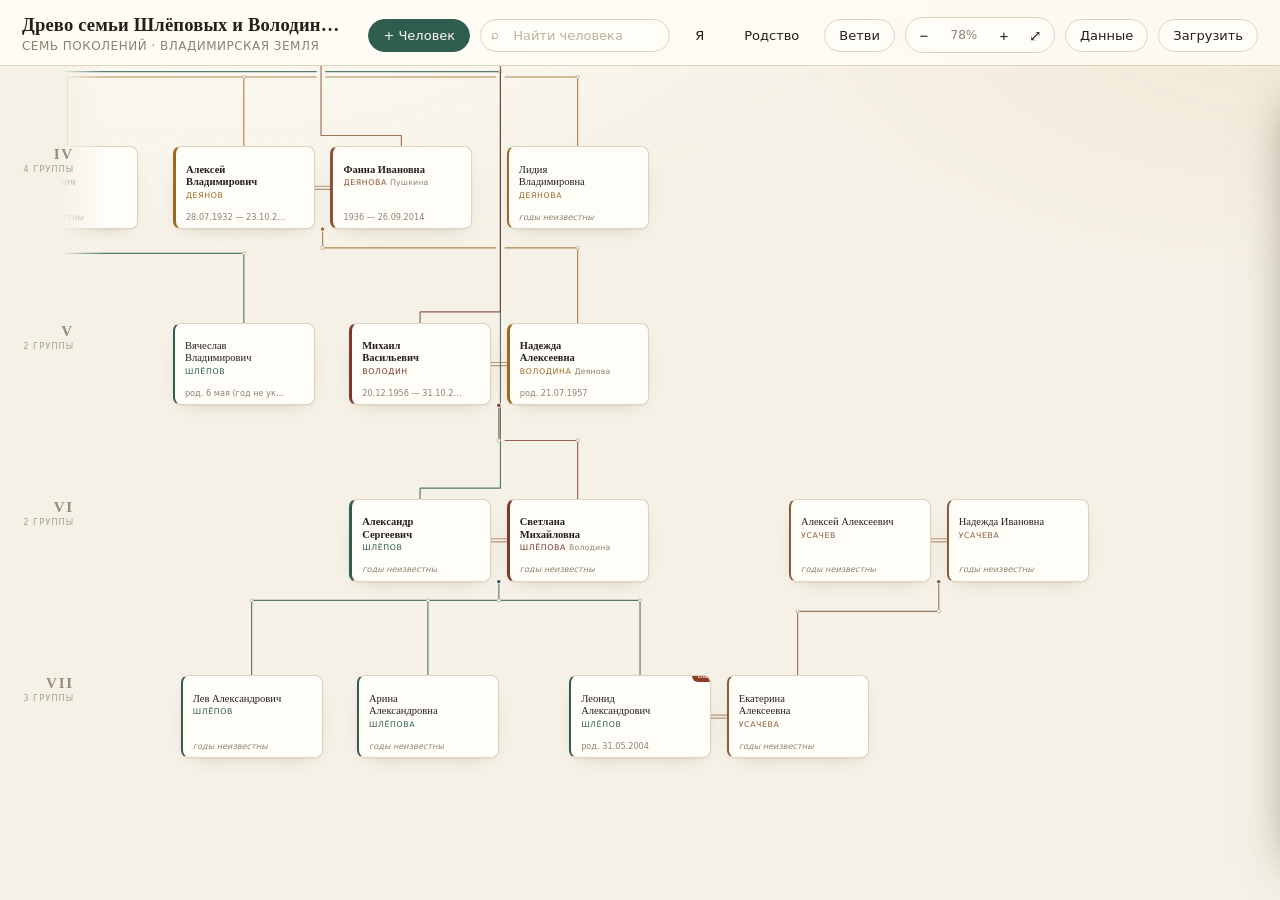
==== index.html @ 489fcf91 "Первый коммит: статический сайт дерева семьи (index, data, layout, app, relations, стили)" ====
<!DOCTYPE html>
<html lang="ru">
<head>
  <meta charset="utf-8">
  <meta name="viewport" content="width=device-width, initial-scale=1">
  <title>Древо семьи Шлёповых и Володиных</title>
  <link rel="stylesheet" href="styles.css">
</head>
<body>

  <header class="topbar">
    <div class="brand">
      <h1>Древо семьи Шлёповых и Володиных</h1>
      <p>семь поколений · владимирская земля</p>
    </div>

    <div class="stats" id="stats"></div>

    <div class="tools">
      <button class="btn primary" id="add-person" title="Добавить человека в древо">+ Человек</button>

      <div class="search">
        <span class="icon">⌕</span>
        <input id="search" type="search" placeholder="Найти человека" autocomplete="off">
        <div class="results" id="results"></div>
      </div>

      <button class="btn ghost" id="find-me" title="К моей карточке">Я</button>
      <button class="btn ghost" id="kin-toggle" title="Подписи родства относительно выбранного человека">Родство</button>

      <div class="drop-wrap">
        <button class="btn" id="legend-toggle" title="Показать одну ветвь рода">Ветви</button>
        <div class="legend-pop" id="legend"></div>
      </div>

      <div class="zoom">
        <button id="zoom-out" title="Мельче">−</button>
        <span class="value" id="zoom-value">60%</span>
        <button id="zoom-in" title="Крупнее">+</button>
        <button id="zoom-fit" title="Показать всё">⤢</button>
      </div>

      <button class="btn" id="export" title="Скачать данные деревом JSON">Данные</button>
      <button class="btn" id="import-label" title="Загрузить ранее выгруженный файл">Загрузить</button>
      <input type="file" id="import" accept="application/json" hidden>
    </div>
  </header>

  <main class="workspace">
    <div class="viewport" id="viewport">
      <div class="gen-rail" id="gen-labels"></div>
      <div class="canvas" id="canvas">
        <svg id="links" xmlns="http://www.w3.org/2000/svg"></svg>
        <div id="cards"></div>
      </div>
    </div>

    <aside class="panel" id="panel"></aside>
  </main>

  <div class="toast" id="toast"></div>
  <div class="modal-root" id="modal-root"></div>
  <input type="file" id="photo-input" accept="image/*" hidden>

  <script src="data.js"></script>
  <script src="relations.js"></script>
  <script src="layout.js"></script>
  <script src="app.js"></script>
</body>
</html>
---- styles.css ----
/* styles.css — оформление страницы «Древо семьи».
   Порядок: переменные → каркас → панель инструментов → холст и карточки →
   боковая панель → режим правки → адаптив и печать. */

:root {
  --paper: #f6f1e6;
  --paper-2: #efe7d6;
  --card: #fffdf8;
  --ink: #241f19;
  --ink-2: #5f574a;
  --ink-3: #8d8371;
  --line: #ded3bd;
  --line-soft: #e9e0cd;
  --accent: #8a3f2a;
  --accent-soft: #f0e0d6;
  --green: #2f5d50;
  --shadow: 0 1px 2px rgba(60, 45, 20, .06), 0 10px 24px -16px rgba(60, 45, 20, .35);
  --panel-w: 388px;
  --font-serif: "Georgia", "Times New Roman", serif;
  --font-sans: "Segoe UI", "Inter", system-ui, -apple-system, sans-serif;
}

* { box-sizing: border-box; }

html, body {
  height: 100%;
  margin: 0;
}

body {
  font-family: var(--font-sans);
  color: var(--ink);
  background:
    radial-gradient(1200px 600px at 15% -10%, #fffdf6 0%, transparent 60%),
    radial-gradient(900px 500px at 100% 0%, #f1e8d6 0%, transparent 55%),
    var(--paper);
  display: flex;
  flex-direction: column;
  overflow: hidden;
}

/* ---------- каркас ---------- */

.topbar {
  position: relative;
  z-index: 5;
  display: flex;
  align-items: flex-end;
  gap: 24px;
  padding: 14px 22px 12px;
  border-bottom: 1px solid var(--line);
  background: rgba(255, 253, 247, .82);
  backdrop-filter: blur(6px);
}

.brand {
  flex: 0 1 auto;
  min-width: 0;
}

.brand h1 {
  margin: 0;
  font-family: var(--font-serif);
  font-size: clamp(16px, 1.45vw, 22px);
  font-weight: 600;
  letter-spacing: .01em;
  white-space: nowrap;
  overflow: hidden;
  text-overflow: ellipsis;
}

.brand p {
  margin: 3px 0 0;
  font-size: 12px;
  color: var(--ink-3);
  letter-spacing: .04em;
  text-transform: uppercase;
}

.stats {
  display: flex;
  gap: 18px;
  margin-left: 8px;
  padding-bottom: 3px;
  font-size: 12px;
  color: var(--ink-3);
}

.stats b {
  display: block;
  font-family: var(--font-serif);
  font-size: 17px;
  font-weight: 600;
  color: var(--ink);
}

.tools {
  display: flex;
  align-items: center;
  gap: 10px;
  margin-left: auto;
}

.drop-wrap { position: relative; }

.search {
  position: relative;
  width: 230px;
}

.search input {
  width: 100%;
  padding: 8px 12px 8px 32px;
  border: 1px solid var(--line);
  border-radius: 999px;
  background: var(--card);
  font: inherit;
  font-size: 13px;
  color: var(--ink);
  outline: none;
}

.search input:focus { border-color: var(--ink-3); }

.search .icon {
  position: absolute;
  left: 11px;
  top: 8px;
  color: var(--ink-3);
  font-size: 13px;
}

.results {
  position: absolute;
  top: 42px;
  left: 0;
  right: 0;
  max-height: 320px;
  overflow: auto;
  padding: 6px;
  border: 1px solid var(--line);
  border-radius: 12px;
  background: var(--card);
  box-shadow: var(--shadow);
  display: none;
}

.results.open { display: block; }

.results button {
  display: flex;
  justify-content: space-between;
  gap: 10px;
  width: 100%;
  padding: 7px 9px;
  border: 0;
  border-radius: 8px;
  background: none;
  font: inherit;
  font-size: 13px;
  color: var(--ink);
  text-align: left;
  cursor: pointer;
}

.results button:hover,
.results button.active { background: var(--accent-soft); }

.results small { color: var(--ink-3); }

.btn {
  padding: 8px 14px;
  border: 1px solid var(--line);
  border-radius: 999px;
  background: var(--card);
  font: inherit;
  font-size: 13px;
  color: var(--ink);
  white-space: nowrap;
  cursor: pointer;
  transition: background .15s, border-color .15s;
}

.btn:hover { background: #fff; border-color: var(--ink-3); }

.btn.primary {
  background: var(--green);
  border-color: var(--green);
  color: #fbf7ee;
}

.btn.primary:hover { background: #264b40; }

.btn.danger {
  color: #a04432;
  border-color: #e6cfc6;
  background: transparent;
}

.btn.danger:hover { background: #fbeee8; border-color: #d9b3a6; }

.btn.danger-solid {
  background: #a04432;
  border-color: #a04432;
  color: #fff7f3;
}

.btn.danger-solid:hover { background: #8a3826; }

.btn.ghost { border-color: transparent; background: transparent; }
.btn.ghost:hover { background: rgba(0, 0, 0, .04); }

.zoom {
  display: flex;
  align-items: center;
  gap: 2px;
  padding: 3px;
  border: 1px solid var(--line);
  border-radius: 999px;
  background: var(--card);
}

.zoom button {
  width: 30px;
  height: 28px;
  border: 0;
  border-radius: 999px;
  background: none;
  font-size: 15px;
  line-height: 1;
  color: var(--ink);
  cursor: pointer;
}

.zoom button:hover { background: var(--paper-2); }

.zoom .value {
  min-width: 46px;
  text-align: center;
  font-size: 12px;
  color: var(--ink-3);
  font-variant-numeric: tabular-nums;
}

/* ---------- рабочая область ---------- */

.workspace {
  position: relative;
  flex: 1;
  min-height: 0;
  display: flex;
}

.viewport {
  position: relative;
  flex: 1;
  overflow: hidden;
  cursor: grab;
  /* без этого при перетаскивании выделяется текст и жест «залипает» */
  user-select: none;
  -webkit-user-select: none;
  -ms-user-select: none;
  touch-action: none;
}

.viewport.dragging { cursor: grabbing; }

/* фото в карточках не должны запускать нативное перетаскивание картинки */
.viewport img,
.viewport .person {
  -webkit-user-drag: none;
  user-drag: none;
}

/* в полях ввода, панели и окнах текст должен выделяться как обычно */
input,
textarea,
select,
[contenteditable],
.panel,
.modal-root {
  user-select: text;
  -webkit-user-select: text;
  -ms-user-select: text;
}

.canvas {
  position: absolute;
  top: 0;
  left: 0;
}

.canvas svg {
  position: absolute;
  top: 0;
  left: 0;
  pointer-events: none;
  overflow: visible;
}

.canvas svg path,
.canvas svg line {
  fill: none;
  stroke: #c6b79b;
  stroke-width: 1.5;
  stroke-linecap: round;
  stroke-linejoin: round;
}

/* связи: родство — цвет ветви ребёнка, брак — двойная тёплая линия */
.canvas svg .link.kin {
  stroke: var(--link, #b9ad95);
  stroke-opacity: 0.8;
}

.canvas svg .link.marriage {
  stroke: #b08968;
  stroke-width: 1.5;
  stroke-opacity: 0.85;
}

.canvas svg .joint {
  fill: #fff;
  stroke: #b9ad95;
  stroke-width: 1.2;
}

.canvas svg .joint.kin { stroke: var(--link, #b9ad95); }
.canvas svg .joint.origin { fill: var(--link, #b9ad95); stroke: #fff; }

/* выбранный человек: его линии впереди, остальные притухают */
.canvas svg .link.hot {
  stroke-width: 2.6;
  stroke-opacity: 1;
}

.canvas svg .joint.hot { stroke-width: 1.6; }

.canvas svg .link.dim { stroke-opacity: 0.16; }
.canvas svg .joint.dim { opacity: 0.25; }

.gen-rail {
  position: absolute;
  inset: 0;
  overflow: hidden;
  pointer-events: none;
  z-index: 2;
}

.gen-rail::before {
  content: "";
  position: absolute;
  left: 0;
  top: 0;
  bottom: 0;
  width: 104px;
  background: linear-gradient(90deg, var(--paper) 58%, rgba(246, 241, 230, 0));
}

.gen-label {
  position: absolute;
  left: 0;
  top: 0;
  width: 88px;
  padding-right: 14px;
  text-align: right;
  color: var(--ink-3);
  pointer-events: none;
  transition: opacity .2s;
}

.gen-label b {
  display: block;
  font-family: var(--font-serif);
  font-size: 15px;
  font-weight: 600;
  letter-spacing: .12em;
  color: var(--ink-3);
}

.gen-label span {
  display: block;
  margin-top: 1px;
  font-size: 8.5px;
  letter-spacing: .1em;
  text-transform: uppercase;
  opacity: .8;
}

/* карточка персоны */

.person {
  position: absolute;
  padding: 21px 11px 8px 13px;
  border: 1px solid var(--line);
  border-left: 3px solid var(--branch, var(--line));
  border-radius: 10px;
  background: var(--card);
  box-shadow: var(--shadow);
  cursor: pointer;
  overflow: hidden;
  transition: box-shadow .15s, transform .15s, opacity .2s;
}

.person::after {
  content: "";
  position: absolute;
  inset: 0;
  border-radius: inherit;
  box-shadow: inset 0 0 0 2px transparent;
  pointer-events: none;
}

.person:hover { transform: translateY(-1px); box-shadow: 0 2px 4px rgba(60,45,20,.1), 0 14px 26px -16px rgba(60,45,20,.5); }

.person.selected::after { box-shadow: inset 0 0 0 2px var(--accent); }

/* предки выбранного человека */
.person.anc::after { box-shadow: inset 0 0 0 1px rgba(47, 93, 80, .45); }

.person.dim { opacity: .22; }

.person.line { border-left-width: 5px; }

.person.line .name { font-weight: 700; }

.person .kin {
  position: absolute;
  top: 0;
  left: 0;
  right: 0;
  padding: 4px 10px 4px 13px;
  background: var(--branch, #7a7466);
  color: #fff;
  font-family: var(--font-sans, system-ui, sans-serif);
  font-size: 9px;
  font-weight: 600;
  line-height: 1.2;
  letter-spacing: .05em;
  text-transform: uppercase;
  white-space: nowrap;
  overflow: hidden;
  text-overflow: ellipsis;
  pointer-events: none;
}

.btn.ghost.on {
  background: var(--accent-soft, #efe7d2);
  color: var(--accent, #8a5a3c);
}

.person .name {
  font-family: var(--font-serif);
  font-size: 13.5px;
  line-height: 1.18;
  color: var(--ink);
  display: -webkit-box;
  -webkit-line-clamp: 2;
  -webkit-box-orient: vertical;
  overflow: hidden;
  padding-right: 34px;
}

.person .surname {
  margin-top: 3px;
  font-size: 10px;
  letter-spacing: .08em;
  text-transform: uppercase;
  color: var(--branch, var(--ink-3));
  white-space: nowrap;
  overflow: hidden;
  text-overflow: ellipsis;
  padding-right: 30px;
}

.person .maiden {
  color: var(--ink-3);
  text-transform: none;
  letter-spacing: .02em;
}

.person .years {
  position: absolute;
  left: 13px;
  bottom: 8px;
  max-width: calc(100% - 46px);
  overflow: hidden;
  white-space: nowrap;
  text-overflow: ellipsis;
  font-size: 10.5px;
  color: var(--ink-3);
  font-variant-numeric: tabular-nums;
}

.person .fold {
  position: absolute;
  right: 7px;
  bottom: 5px;
  display: inline-flex;
  align-items: center;
  justify-content: center;
  min-width: 20px;
  height: 17px;
  padding: 0 5px;
  border-radius: 9px;
  background: var(--paper-2);
  color: var(--ink-2);
  font-size: 10px;
  font-weight: 600;
  line-height: 1;
  cursor: pointer;
}

.person .fold:hover { background: var(--accent-soft); color: var(--accent); }

.person .fold-up { opacity: 0; transition: opacity .15s; }

.person:hover .fold-up { opacity: 1; }

.person .years.muted { font-style: italic; }

.person .thumb {
  position: absolute;
  top: 8px;
  right: 8px;
  width: 30px;
  height: 30px;
  border-radius: 50%;
  object-fit: cover;
  filter: sepia(.15);
  border: 1px solid var(--line-soft);
}

.person .me {
  position: absolute;
  top: -8px;
  right: -6px;
  padding: 2px 7px;
  border-radius: 999px;
  background: var(--accent);
  color: #fff8f2;
  font-size: 9px;
  letter-spacing: .06em;
  text-transform: uppercase;
}

/* ---------- легенда ветвей ---------- */

.legend-pop {
  position: absolute;
  top: 42px;
  right: 0;
  width: 250px;
  padding: 8px;
  border: 1px solid var(--line);
  border-radius: 12px;
  background: var(--card);
  box-shadow: var(--shadow);
  display: none;
  grid-template-columns: 1fr 1fr;
  gap: 2px;
}

.legend-pop.open { display: grid; }

.legend-pop button {
  display: flex;
  align-items: center;
  gap: 6px;
  padding: 6px 8px;
  border: 0;
  border-radius: 8px;
  background: none;
  font: inherit;
  font-size: 11.5px;
  color: var(--ink-2);
  text-align: left;
  cursor: pointer;
}

.legend-pop button:hover { background: var(--paper-2); }
.legend-pop button.on { background: var(--accent-soft); color: var(--ink); }

.legend-pop i {
  flex: 0 0 auto;
  width: 9px;
  height: 9px;
  border-radius: 50%;
  background: var(--branch);
}

.legend-pop .clear {
  grid-column: 1 / -1;
  justify-content: center;
  color: var(--ink-3);
  font-size: 11px;
}

/* ---------- боковая панель ---------- */

.panel {
  position: absolute;
  top: 0;
  right: 0;
  bottom: 0;
  width: var(--panel-w);
  border-left: 1px solid var(--line);
  background: linear-gradient(180deg, #fffdf8, #fbf6ec);
  box-shadow: -24px 0 48px -40px rgba(40, 30, 10, .6);
  overflow-y: auto;
  transform: translateX(100%);
  transition: transform .28s ease;
  z-index: 6;
}

.panel.open { transform: translateX(0); }

.panel-close {
  position: absolute;
  top: 12px;
  right: 12px;
  width: 30px;
  height: 30px;
  border: 1px solid var(--line);
  border-radius: 50%;
  background: var(--card);
  color: var(--ink-2);
  font-size: 15px;
  line-height: 1;
  cursor: pointer;
  z-index: 2;
}

.panel-close:hover { background: var(--paper-2); }

.panel-head {
  display: flex;
  gap: 14px;
  align-items: flex-start;
  padding: 22px 46px 16px 22px;
  border-bottom: 1px solid var(--line-soft);
}

.avatar {
  flex: 0 0 auto;
  width: 66px;
  height: 66px;
  border-radius: 50%;
  overflow: hidden;
  border: 1px solid var(--line);
  background: var(--paper-2);
  display: grid;
  place-items: center;
  font-family: var(--font-serif);
  font-size: 20px;
  color: var(--ink-2);
}

.avatar img { width: 100%; height: 100%; object-fit: cover; }

.panel-head .who { min-width: 0; }

.panel-head h2 {
  margin: 2px 0 4px;
  font-family: var(--font-serif);
  font-size: 19px;
  font-weight: 600;
  line-height: 1.25;
}

.panel-head .life {
  font-size: 12.5px;
  color: var(--ink-3);
  font-variant-numeric: tabular-nums;
}

.branch-tag {
  display: inline-flex;
  align-items: center;
  gap: 6px;
  margin-top: 7px;
  padding: 2px 9px 2px 7px;
  border-radius: 999px;
  background: var(--paper-2);
  font-size: 11px;
  color: var(--ink-2);
}

.branch-tag i { width: 7px; height: 7px; border-radius: 50%; background: var(--branch); }

.panel-body { padding: 18px 22px 40px; }

.section { margin-bottom: 22px; }

.section h3 {
  margin: 0 0 8px;
  font-size: 10.5px;
  letter-spacing: .14em;
  text-transform: uppercase;
  color: var(--ink-3);
  font-weight: 600;
}

.section p {
  margin: 0 0 9px;
  font-size: 13.5px;
  line-height: 1.65;
  color: var(--ink);
}

.facts { margin: 0; display: grid; gap: 6px; }

.facts div { display: grid; grid-template-columns: 92px 1fr; gap: 10px; font-size: 12.5px; line-height: 1.5; }

.facts dt { color: var(--ink-3); }
.facts dd { margin: 0; }

.note {
  margin: 0;
  padding: 9px 12px;
  border-left: 2px solid var(--accent);
  background: #fbf1ea;
  font-size: 12.5px;
  line-height: 1.55;
  color: #5c4436;
  border-radius: 0 8px 8px 0;
}

.sources { margin: 0; padding: 0; list-style: none; display: grid; gap: 5px; }

.sources li { font-size: 12px; color: var(--ink-2); padding-left: 14px; position: relative; }

.sources li::before { content: "§"; position: absolute; left: 0; color: var(--ink-3); }

.rel { display: flex; flex-wrap: wrap; gap: 5px; }

.rel button {
  padding: 4px 9px;
  border: 1px solid var(--line);
  border-radius: 999px;
  background: var(--card);
  font: inherit;
  font-size: 11.5px;
  color: var(--ink-2);
  cursor: pointer;
}

.rel button:hover { border-color: var(--ink-3); color: var(--ink); }

.panel-actions {
  position: sticky;
  bottom: -1px;
  display: flex;
  flex-wrap: wrap;
  gap: 8px;
  margin-top: 6px;
  padding: 12px 0 14px;
  background: linear-gradient(180deg, rgba(255, 253, 248, 0) 0%, #fffdf8 38%);
}

/* ---------- режим правки ---------- */

.editor { display: grid; gap: 12px; }

.editor label { display: grid; gap: 5px; font-size: 11px; letter-spacing: .06em; text-transform: uppercase; color: var(--ink-3); }

.editor input,
.editor textarea {
  width: 100%;
  padding: 8px 10px;
  border: 1px solid var(--line);
  border-radius: 8px;
  background: #fff;
  font: inherit;
  font-size: 13px;
  color: var(--ink);
  letter-spacing: normal;
  text-transform: none;
}

.editor textarea { min-height: 96px; resize: vertical; line-height: 1.55; }

.editor input::placeholder,
.editor textarea::placeholder,
#picker-search::placeholder,
.search input::placeholder { color: #bdb29c; }

.editor input:focus,
.editor textarea:focus { outline: none; border-color: var(--ink-3); }

.editor .row { display: grid; grid-template-columns: 1fr 1fr; gap: 10px; }

.photo-edit {
  display: flex;
  align-items: center;
  gap: 12px;
}

.photo-edit .avatar { width: 56px; height: 56px; font-size: 16px; }

.photo-buttons { display: flex; gap: 6px; }

.photo-hint { margin: 6px 0 0; font-size: 11px; color: var(--ink-3); }

.hint { font-size: 11.5px; color: var(--ink-3); line-height: 1.5; }

/* связи в редакторе */

.rel-edit {
  display: grid;
  grid-template-columns: 78px 1fr;
  gap: 8px;
  align-items: start;
  padding: 8px 0;
  border-top: 1px dashed var(--line-soft);
}

.rel-edit:first-of-type { border-top: 0; padding-top: 0; }

.rel-title {
  padding-top: 5px;
  font-size: 10.5px;
  letter-spacing: .07em;
  text-transform: uppercase;
  color: var(--ink-3);
}

.rel-chip {
  display: inline-flex;
  align-items: center;
  border: 1px solid var(--line);
  border-radius: 999px;
  background: #fff;
  overflow: hidden;
}

.rel-chip button {
  padding: 4px 8px;
  border: 0;
  background: none;
  font: inherit;
  font-size: 11.5px;
  color: var(--ink-2);
  cursor: pointer;
}

.rel-chip button:hover { color: var(--ink); }

.rel-chip .x {
  padding: 4px 7px;
  border-left: 1px solid var(--line-soft);
  color: var(--ink-3);
}

.rel-chip .x:hover { background: #fbeee8; color: #a04432; }

.rel-add {
  padding: 4px 9px;
  border: 1px dashed var(--line);
  border-radius: 999px;
  background: none;
  font: inherit;
  font-size: 11.5px;
  color: var(--ink-3);
  cursor: pointer;
}

.rel-add:hover { border-color: var(--ink-3); color: var(--ink); }

.editor select {
  width: 100%;
  padding: 8px 10px;
  border: 1px solid var(--line);
  border-radius: 8px;
  background: #fff;
  font: inherit;
  font-size: 13px;
  color: var(--ink);
}

/* ---------- модальные окна ---------- */

.modal-root {
  position: fixed;
  inset: 0;
  z-index: 40;
  display: none;
  align-items: center;
  justify-content: center;
}

.modal-root.open { display: flex; }

.modal-backdrop {
  position: absolute;
  inset: 0;
  background: rgba(40, 32, 22, .32);
  backdrop-filter: blur(2px);
}

.modal {
  position: relative;
  display: flex;
  flex-direction: column;
  width: min(540px, calc(100vw - 32px));
  max-height: 82vh;
  border: 1px solid var(--line);
  border-radius: 16px;
  background: var(--card);
  box-shadow: 0 30px 70px -30px rgba(40, 30, 10, .55);
  overflow: hidden;
}

.modal.small { width: min(430px, calc(100vw - 32px)); }

.modal-head {
  display: flex;
  align-items: center;
  justify-content: space-between;
  padding: 16px 18px 12px;
  border-bottom: 1px solid var(--line-soft);
}

.modal-head h2 {
  margin: 0;
  font-family: var(--font-serif);
  font-size: 17px;
  font-weight: 600;
}

.modal-head .panel-close { position: static; }

.modal-body { padding: 14px 18px 18px; overflow: auto; }

.modal-text { margin: 0; font-size: 13.5px; line-height: 1.6; color: var(--ink-2); }

.modal-actions { display: flex; gap: 8px; justify-content: flex-end; margin-top: 18px; }

#picker-search {
  width: 100%;
  padding: 9px 12px;
  border: 1px solid var(--line);
  border-radius: 10px;
  background: #fff;
  font: inherit;
  font-size: 13px;
  outline: none;
}

#picker-search:focus { border-color: var(--ink-3); }

.picker {
  display: grid;
  gap: 1px;
  margin-top: 10px;
  max-height: 46vh;
  overflow: auto;
}

.pick {
  display: flex;
  align-items: baseline;
  justify-content: space-between;
  gap: 10px;
  padding: 8px 10px;
  border: 0;
  border-radius: 8px;
  background: none;
  font: inherit;
  font-size: 13px;
  color: var(--ink);
  text-align: left;
  cursor: pointer;
}

.pick:hover { background: var(--paper-2); }

.pick small { color: var(--ink-3); font-size: 11.5px; white-space: nowrap; }

.pick.create {
  margin-bottom: 6px;
  padding-bottom: 10px;
  border-bottom: 1px dashed var(--line);
  border-radius: 8px 8px 0 0;
  color: var(--accent);
}

.picker .empty { padding: 16px; text-align: center; font-size: 12.5px; color: var(--ink-3); }

/* уведомление */

.toast {
  position: fixed;
  left: 50%;
  bottom: 26px;
  transform: translate(-50%, 20px);
  display: flex;
  align-items: center;
  padding: 9px 16px;
  border-radius: 999px;
  background: #2b2620;
  color: #f8f3e8;
  font-size: 12.5px;
  opacity: 0;
  pointer-events: none;
  transition: opacity .2s, transform .2s;
  z-index: 50;
}

.toast.show { opacity: 1; transform: translate(-50%, 0); pointer-events: auto; }

.toast button {
  margin-left: 12px;
  padding: 3px 10px;
  border: 1px solid rgba(248, 243, 232, .35);
  border-radius: 999px;
  background: none;
  font: inherit;
  font-size: 12px;
  color: #f8f3e8;
  cursor: pointer;
}

.toast button:hover { background: rgba(248, 243, 232, .14); }

/* ---------- адаптив ---------- */

@media (max-width: 1480px) {
  .stats { display: none; }
  .search { width: 190px; }
}

@media (max-width: 1180px) {
  .topbar { gap: 12px; }
  .search { width: 150px; }
  .zoom .value { display: none; }
  .brand p { display: none; }
}

@media (max-width: 1100px) {
  .panel { width: 100%; max-width: 420px; }
}

@media (max-width: 720px) {
  .topbar { flex-wrap: wrap; gap: 10px; padding: 10px 12px; }
  .brand h1 { font-size: 17px; }
  .search { width: 100%; order: 3; }
  .tools { width: 100%; }
  .legend { display: none; }
}

/* ---------- печать ---------- */

@media print {
  body { overflow: visible; background: #fff; }
  .topbar, .legend, .panel, .zoom, .search { display: none !important; }
  .workspace { display: block; }
  .viewport { overflow: visible; height: auto; }
  .canvas { position: static; transform: none !important; zoom: 1 !important; }
  .person { box-shadow: none; }
}
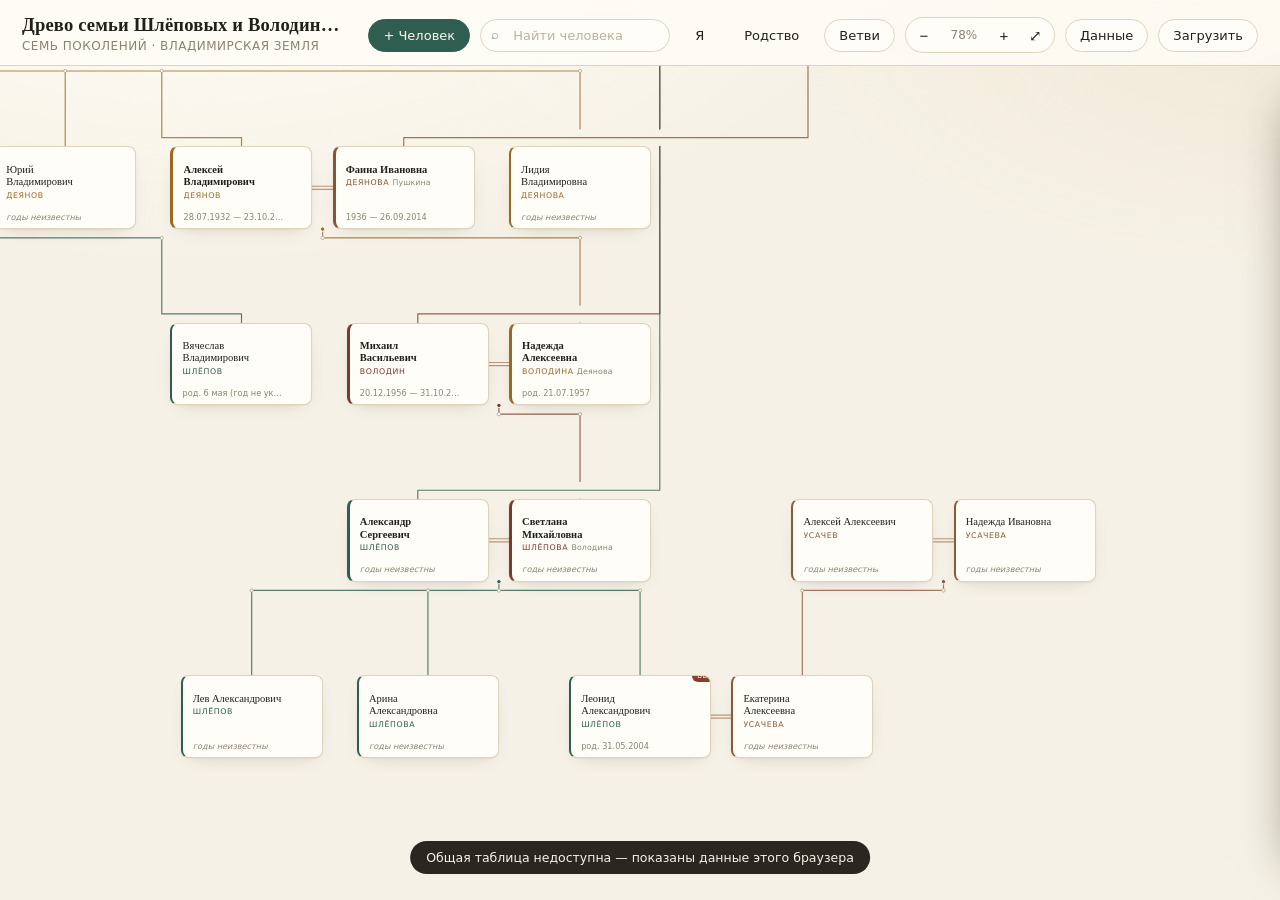
==== commit 9876ca34: "Иконка вкладки, мобильное меню-гармошка, кнопка «+» и запрет выезда карты за края; счётчик поколений" ====
--- a/index.html
+++ b/index.html
@@ -4,6 +4,8 @@
   <meta charset="utf-8">
   <meta name="viewport" content="width=device-width, initial-scale=1">
   <title>Древо семьи Шлёповых и Володиных</title>
+  <link rel="icon" href="favicon.svg" type="image/svg+xml">
+  <link rel="apple-touch-icon" href="favicon.svg">
   <link rel="stylesheet" href="styles.css">
 </head>
 <body>
@@ -15,6 +17,8 @@
     </div>
 
     <div class="stats" id="stats"></div>
+
+    <button class="btn ghost menu-toggle" id="menu-toggle" aria-label="Меню" aria-expanded="false">☰</button>
 
     <div class="tools">
       <button class="btn primary" id="add-person" title="Добавить человека в древо">+ Человек</button>
@@ -48,7 +52,6 @@
 
   <main class="workspace">
     <div class="viewport" id="viewport">
-      <div class="gen-rail" id="gen-labels"></div>
       <div class="canvas" id="canvas">
         <svg id="links" xmlns="http://www.w3.org/2000/svg"></svg>
         <div id="cards"></div>
@@ -59,12 +62,15 @@
   </main>
 
   <div class="toast" id="toast"></div>
+  <button class="fab" id="fab-add" type="button" aria-label="Добавить человека" title="Добавить человека">+</button>
   <div class="modal-root" id="modal-root"></div>
   <input type="file" id="photo-input" accept="image/*" hidden>
 
   <script src="data.js"></script>
   <script src="relations.js"></script>
   <script src="layout.js"></script>
+  <script src="sync-config.js"></script>
+  <script src="sync.js"></script>
   <script src="app.js"></script>
 </body>
 </html>
--- a/styles.css
+++ b/styles.css
@@ -339,54 +339,6 @@
 .canvas svg .link.dim { stroke-opacity: 0.16; }
 .canvas svg .joint.dim { opacity: 0.25; }
 
-.gen-rail {
-  position: absolute;
-  inset: 0;
-  overflow: hidden;
-  pointer-events: none;
-  z-index: 2;
-}
-
-.gen-rail::before {
-  content: "";
-  position: absolute;
-  left: 0;
-  top: 0;
-  bottom: 0;
-  width: 104px;
-  background: linear-gradient(90deg, var(--paper) 58%, rgba(246, 241, 230, 0));
-}
-
-.gen-label {
-  position: absolute;
-  left: 0;
-  top: 0;
-  width: 88px;
-  padding-right: 14px;
-  text-align: right;
-  color: var(--ink-3);
-  pointer-events: none;
-  transition: opacity .2s;
-}
-
-.gen-label b {
-  display: block;
-  font-family: var(--font-serif);
-  font-size: 15px;
-  font-weight: 600;
-  letter-spacing: .12em;
-  color: var(--ink-3);
-}
-
-.gen-label span {
-  display: block;
-  margin-top: 1px;
-  font-size: 8.5px;
-  letter-spacing: .1em;
-  text-transform: uppercase;
-  opacity: .8;
-}
-
 /* карточка персоны */
 
 .person {
@@ -1023,6 +975,33 @@
 
 .toast button:hover { background: rgba(248, 243, 232, .14); }
 
+/* ---------- кнопка меню и «плюс» (только телефон) ---------- */
+
+.menu-toggle { display: none; }
+
+.fab {
+  position: fixed;
+  right: 16px;
+  bottom: 22px;
+  width: 56px;
+  height: 56px;
+  padding: 0;
+  border: none;
+  border-radius: 50%;
+  background: var(--green);
+  color: #fff;
+  font-size: 30px;
+  line-height: 1;
+  box-shadow: 0 10px 22px -10px rgba(47, 93, 80, .85);
+  display: none;
+  align-items: center;
+  justify-content: center;
+  z-index: 40;
+  -webkit-tap-highlight-color: transparent;
+}
+
+.fab:active { transform: scale(.95); }
+
 /* ---------- адаптив ---------- */
 
 @media (max-width: 1480px) {
@@ -1042,11 +1021,28 @@
 }
 
 @media (max-width: 720px) {
-  .topbar { flex-wrap: wrap; gap: 10px; padding: 10px 12px; }
-  .brand h1 { font-size: 17px; }
-  .search { width: 100%; order: 3; }
-  .tools { width: 100%; }
+  html, body { overscroll-behavior: none; }
+  .topbar { flex-wrap: wrap; gap: 8px; padding: 6px 12px; position: sticky; top: 0; z-index: 30; }
+  .brand h1 { font-size: 15px; }
+  .brand p { display: none; }
+  .menu-toggle { display: inline-flex; margin-left: auto; width: 38px; height: 38px; align-items: center; justify-content: center; font-size: 17px; }
+  /* свёрнутое меню: одна строка с названием и «☰» */
+  .tools { display: none; width: 100%; flex-wrap: wrap; row-gap: 8px; }
+  .topbar.open .tools { display: flex; }
+  .search { width: 100%; order: -1; }
+  /* выгрузка и загрузка JSON — действия с компьютера, на телефоне только мешают */
+  #export, #import-label { display: none; }
+  #add-person { display: none; }       /* на телефоне его заменяет круглая «+» */
+  .fab { display: flex; }
+  .btn { padding: 8px 12px; font-size: 12.5px; }
+  .zoom button { width: 34px; height: 34px; font-size: 16px; }
+  .search input { padding: 9px 12px 9px 30px; font-size: 14px; }
   .legend { display: none; }
+  /* карточка человека открывается на весь экран */
+  .panel { max-width: none; }
+  .panel-close { width: 44px; height: 44px; }
+  /* на телефоне карточки должны отзываться на нажатие, а не подсвечиваться серым */
+  .person, .fold, .btn { -webkit-tap-highlight-color: transparent; }
 }
 
 /* ---------- печать ---------- */
